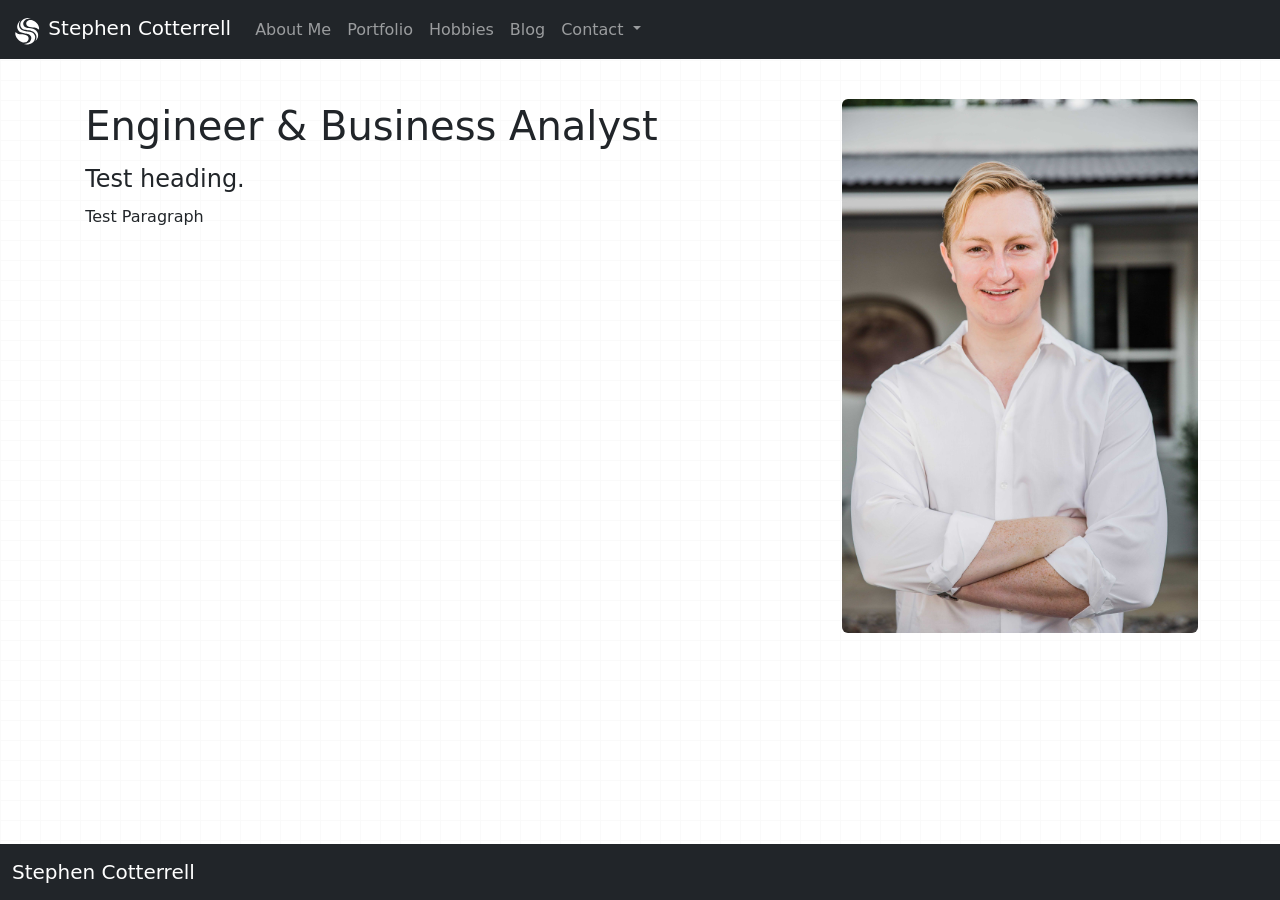
==== index.html @ 183c15ca "Sun, May 26, 2024, 5:06 PM +02:00" ====
<!DOCTYPE html>

<html lang="en">
    <head>
      <link href="https://cdn.jsdelivr.net/npm/bootstrap@5.2.3/dist/css/bootstrap.min.css" rel="stylesheet" integrity="sha384-rbsA2VBKQhggwzxH7pPCaAqO46MgnOM80zW1RWuH61DGLwZJEdK2Kadq2F9CUG65" crossorigin="anonymous">
      <link rel="icon" type="image/svg+xlm" sizes="32x32" href="/images/logoblack.svg">
      <script src="https://cdn.jsdelivr.net/npm/bootstrap@5.2.3/dist/js/bootstrap.bundle.min.js" integrity="sha384-kenU1KFdBIe4zVF0s0G1M5b4hcpxyD9F7jL+jjXkk+Q2h455rYXK/7HAuoJl+0I4" crossorigin="anonymous"></script>
      <link href="styles.css" rel="stylesheet">
      <meta name="viewport" content="width=device-width, initial-scale=1">
      <title>Stephen Cotterrell</title>
    </head>

    <body>
    <nav class="navbar navbar-dark sticky-top navbar-expand-lg bg-dark">
        <div class="container-fluid">
          <a class="navbar-brand" href="#">
          <img src="images/logowhite.svg" alt="Logo" width="30" height="30" class="d-inline-block align-text-top">
          Stephen Cotterrell
        </a>
          <button class="navbar-toggler" type="button" data-bs-toggle="collapse" data-bs-target="#navbarNav" aria-controls="navbarNav" aria-expanded="false" aria-label="Toggle navigation">
            <span class="navbar-toggler-icon"></span>
          </button>
          <div class="collapse navbar-collapse" id="navbarNav">
            <ul class="navbar-nav me-auto mb-2 mb-lg-0">
            <li class="nav-item">
                <a class="nav-link" href="/about.html">About Me</a>
              </li>
              <li class="nav-item">
                <a class="nav-link" href="/portfolio.html">Portfolio</a>
              </li>
              <li class="nav-item">
                <a class="nav-link" href="/hobbies.html">Hobbies</a>
              </li>
              <li class="nav-item">
                <a class="nav-link" href="/blog.html">Blog</a>
              </li>
              <li class="nav-item dropdown">
                <a class="nav-link dropdown-toggle" href="#" role="button" data-bs-toggle="dropdown" aria-expanded="false">
                  Contact
                </a>
                <ul class="dropdown-menu">
                  <li><a class="dropdown-item" href="#">Email</a></li>
                  <li><a class="dropdown-item" href="#">LinkedIn</a></li>
                  <li><a class="dropdown-item" href="#">Another action</a></li>
                  <li><hr class="dropdown-divider"></li>
                  <li><a class="dropdown-item" href="/contact.html">Contact Page</a></li>
                </ul>
              </li>
            </ul>
          </div>
        </div>
      </nav>

      <div class="main-content">
        <div class="container mt-4">
          <div class="row">
              <div class="col-12 col-lg-8">
                  <h1 class="text-start custom-text-wrap">Engineer & Business Analyst</h1>
                  <h4 class="text-start custom-text-wrap">Test heading.</h4>
                  <p class="custom-paragraph-wrap">Test Paragraph</p>
              </div>
              <div class="col-12 col-lg-4">
                  <img src="/photos/LinkedInProfilePic2.jpg" class="rounded img-fluid" alt="Stephen standing in front of a building">
              </div>
          </div>
      </div>
      </div>

      <nav class="navbar navbar-dark fixed-bottom bg-dark">
        <div class="container-fluid">
          <a class="navbar-brand" href="#">Stephen Cotterrell</a>
        </div>
      </nav>
    </body>
</html>
---- styles.css ----
body {
  background-size: 20px 20px;
  background-image:
    linear-gradient(to right, rgb(250,250,250) 1px, transparent 1px),
    linear-gradient(to bottom, rgb(250,250,250) 1px, transparent 1px);
}

.custom-text-wrap {
word-wrap: break-word;
text-align: justify;
margin-right: 1em;
padding: 0.2rem;
}

.custom-paragraph-wrap {
word-wrap: break-word;
text-align: justify;
margin-right: 1em;
padding: 0.2rem;
padding-top: 0;
padding-bottom: 0;
}

.custom-flex-column {
max-width: 800px;
width: 100%;
}

@media (max-width: 768px) {
.custom-flex-column {
    max-width: 100%;
}
}

.img-fluid {
width: 100%;
max-width: 100%;
height: auto;
aspect-ratio: 16:9;
}

.main-content {
  padding-bottom: 100px;
  padding-top: 1em;
}

.accordion {
  --bs-accordion-active-bg: grey;
  --bs-accordion-active-color: #ffffff;
  --bs-accordion-btn-color: black;
  --bs-accordion-btn-focus-box-shadow: none;
  --bs-accordion-icon-active-color: red;
}

.accordion-button::after {
  background-image: url("data:image/svg+xml,%3Csvg xmlns='http://www.w3.org/2000/svg' width='16' height='16' fill='currentColor' class='bi bi-plus' viewBox='0 0 16 16'%3E%3Cpath d='M8 4a.5.5 0 0 1 .5.5v3h3a.5.5 0 0 1 0 1h-3v3a.5.5 0 0 1-1 0v-3h-3a.5.5 0 0 1 0-1h3v-3A.5.5 0 0 1 8 4z'/%3E%3C/svg%3E");
  transition: all 0.5s;
}
.accordion-button:not(.collapsed)::after {
  background-image: url("data:image/svg+xml,%3Csvg xmlns='http://www.w3.org/2000/svg' width='16' height='16' fill='currentColor' class='bi bi-dash' viewBox='0 0 16 16'%3E%3Cpath d='M4 8a.5.5 0 0 1 .5-.5h7a.5.5 0 0 1 0 1h-7A.5.5 0 0 1 4 8z'/%3E%3C/svg%3E");
}

.video-container {
  align-items: center;
  justify-content: center;
  display: flex;
  padding: 1em;

}

.iframe {
  border: 0;
}
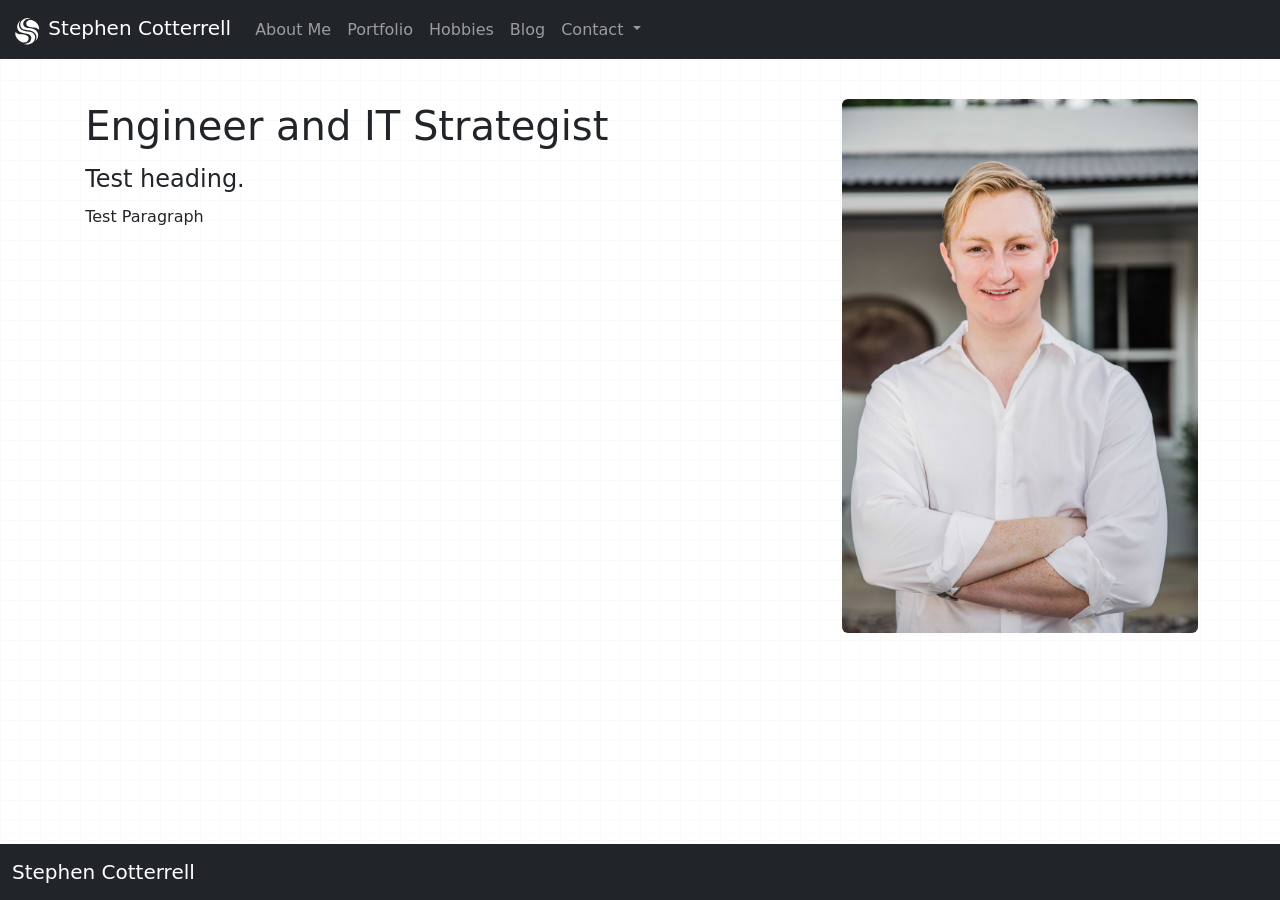
==== commit ac578151: "changed some text" ====
--- a/index.html
+++ b/index.html
@@ -55,7 +55,7 @@
         <div class="container mt-4">
           <div class="row">
               <div class="col-12 col-lg-8">
-                  <h1 class="text-start custom-text-wrap">Engineer & Business Analyst</h1>
+                  <h1 class="text-start custom-text-wrap">Engineer and IT Strategist</h1>
                   <h4 class="text-start custom-text-wrap">Test heading.</h4>
                   <p class="custom-paragraph-wrap">Test Paragraph</p>
               </div>
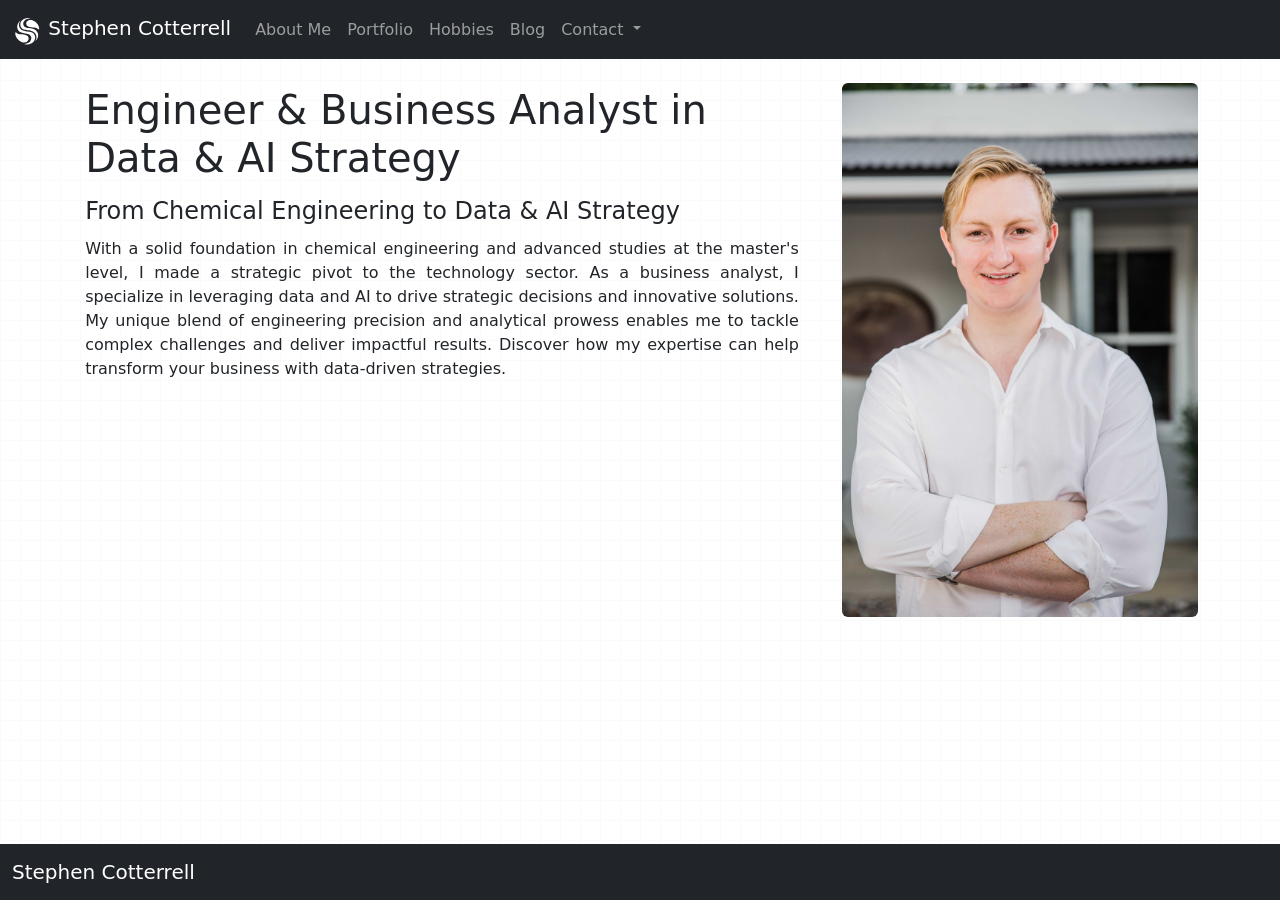
==== commit db53e47e: "changing bio" ====
--- a/index.html
+++ b/index.html
@@ -55,9 +55,9 @@
         <div class="container mt-4">
           <div class="row">
               <div class="col-12 col-lg-8">
-                  <h1 class="text-start custom-text-wrap">Engineer and IT Strategist</h1>
-                  <h4 class="text-start custom-text-wrap">Test heading.</h4>
-                  <p class="custom-paragraph-wrap">Test Paragraph</p>
+                  <h1 class="text-start custom-text-wrap">Engineer & Business Analyst in Data & AI Strategy</h1>
+                  <h4 class="text-start custom-text-wrap">From Chemical Engineering to Data & AI Strategy</h4>
+                  <p class="custom-paragraph-wrap">With a solid foundation in chemical engineering and advanced studies at the master's level, I made a strategic pivot to the technology sector. As a business analyst, I specialize in leveraging data and AI to drive strategic decisions and innovative solutions. My unique blend of engineering precision and analytical prowess enables me to tackle complex challenges and deliver impactful results. Discover how my expertise can help transform your business with data-driven strategies.</p>
               </div>
               <div class="col-12 col-lg-4">
                   <img src="/photos/LinkedInProfilePic2.jpg" class="rounded img-fluid" alt="Stephen standing in front of a building">
--- a/styles.css
+++ b/styles.css
@@ -42,7 +42,7 @@
 
 .main-content {
   padding-bottom: 100px;
-  padding-top: 1em;
+  /* padding-top: 1em; */
 }
 
 .accordion {
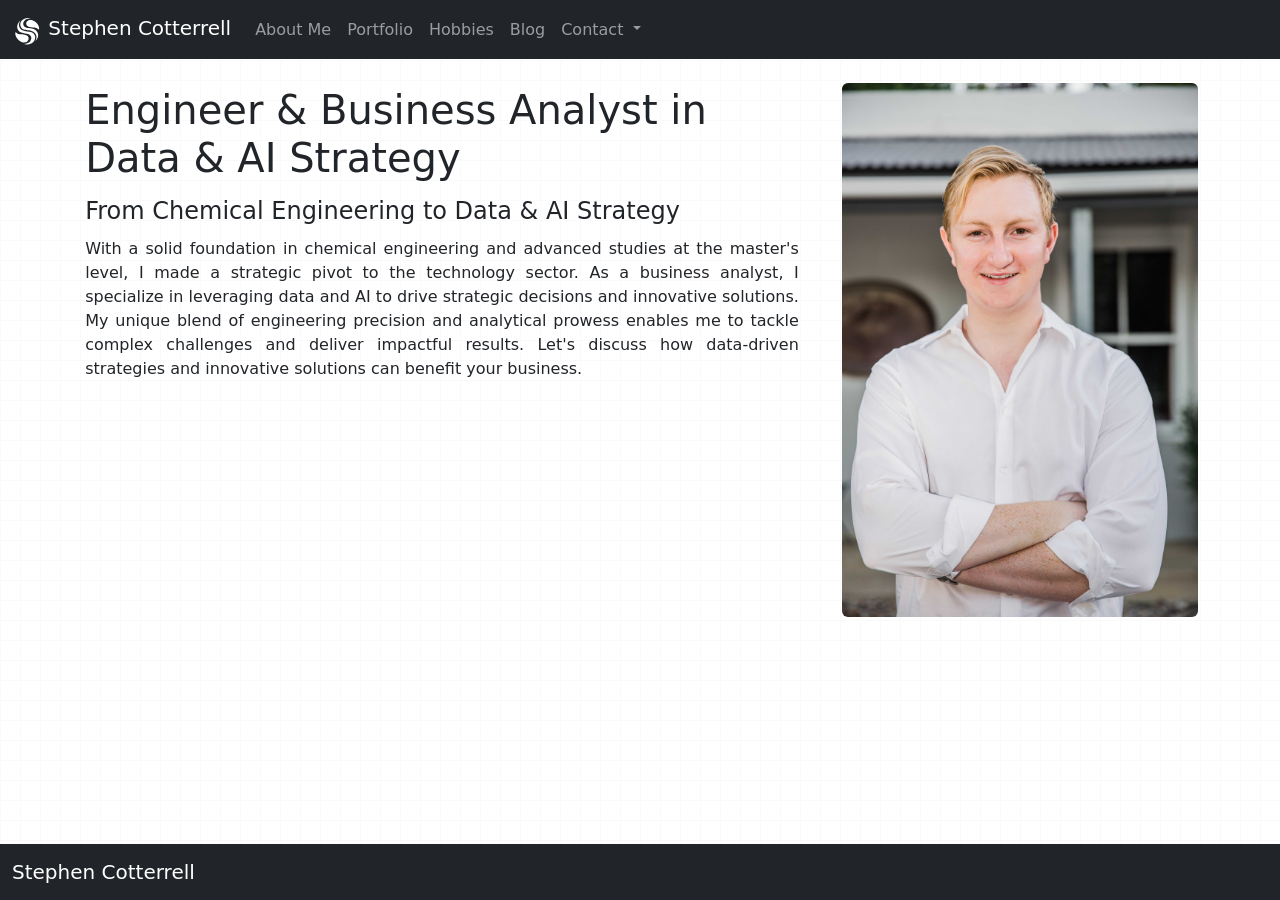
==== commit 1a6dca45: "changing bio" ====
--- a/index.html
+++ b/index.html
@@ -57,7 +57,7 @@
               <div class="col-12 col-lg-8">
                   <h1 class="text-start custom-text-wrap">Engineer & Business Analyst in Data & AI Strategy</h1>
                   <h4 class="text-start custom-text-wrap">From Chemical Engineering to Data & AI Strategy</h4>
-                  <p class="custom-paragraph-wrap">With a solid foundation in chemical engineering and advanced studies at the master's level, I made a strategic pivot to the technology sector. As a business analyst, I specialize in leveraging data and AI to drive strategic decisions and innovative solutions. My unique blend of engineering precision and analytical prowess enables me to tackle complex challenges and deliver impactful results. Discover how my expertise can help transform your business with data-driven strategies.</p>
+                  <p class="custom-paragraph-wrap">With a solid foundation in chemical engineering and advanced studies at the master's level, I made a strategic pivot to the technology sector. As a business analyst, I specialize in leveraging data and AI to drive strategic decisions and innovative solutions. My unique blend of engineering precision and analytical prowess enables me to tackle complex challenges and deliver impactful results. Let's discuss how data-driven strategies and innovative solutions can benefit your business.</p>
               </div>
               <div class="col-12 col-lg-4">
                   <img src="/photos/LinkedInProfilePic2.jpg" class="rounded img-fluid" alt="Stephen standing in front of a building">
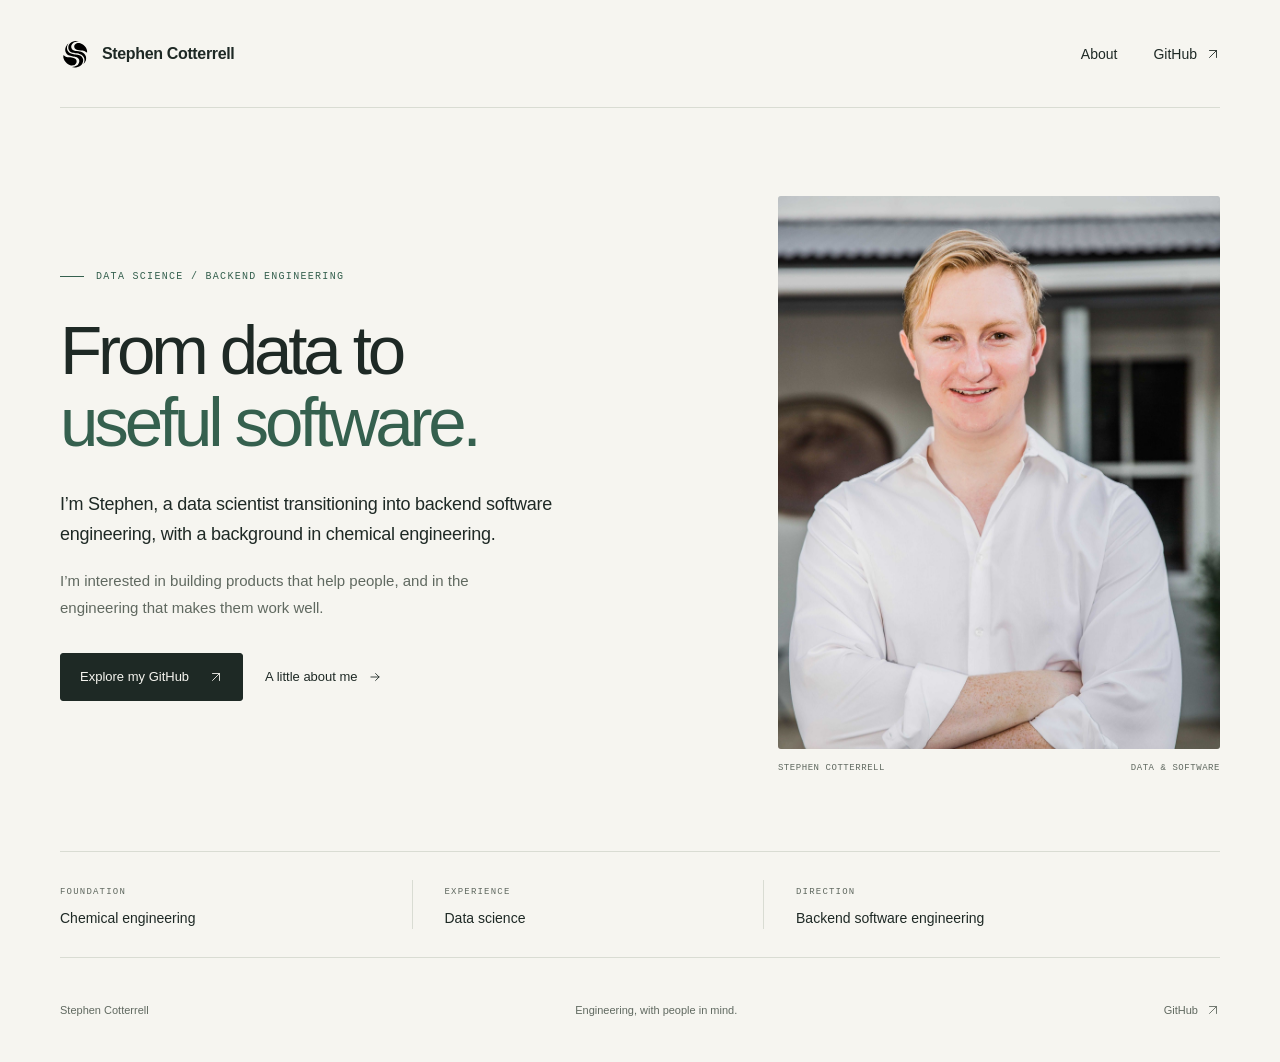
==== commit ee29f9b9: "Refresh personal website presentation and backend engineering introduction" ====
--- a/index.html
+++ b/index.html
@@ -1,75 +1,58 @@
-<!DOCTYPE html>
+<!doctype html>
+<html lang="en">
+<head>
+  <meta charset="utf-8">
+  <meta name="viewport" content="width=device-width, initial-scale=1">
+  <meta name="description" content="Stephen Cotterrell, a data scientist transitioning into backend software engineering, with a background in chemical engineering.">
+  <meta name="theme-color" content="#f6f5f0">
+  <title>Stephen Cotterrell · Data & Software</title>
+  <link rel="icon" href="images/logoblack.svg" type="image/svg+xml">
+  <link rel="stylesheet" href="styles.css">
+</head>
+<body>
+  <a class="skip-link" href="#main">Skip to content</a>
+  <header class="site-header wrap">
+    <a class="brand" href="index.html" aria-label="Stephen Cotterrell, home">
+      <img src="images/logoblack.svg" alt="" width="30" height="30">
+      <span>Stephen Cotterrell</span>
+    </a>
+    <nav aria-label="Main navigation">
+      <a href="about.html">About</a>
+      <a href="https://github.com/StephenCotterrell">GitHub <svg class="icon" aria-hidden="true" viewBox="0 0 24 24"><path d="M6 18 18 6M6 6h12v12"/></svg></a>
+    </nav>
+  </header>
 
-<html lang="en">
-    <head>
-      <link href="https://cdn.jsdelivr.net/npm/bootstrap@5.2.3/dist/css/bootstrap.min.css" rel="stylesheet" integrity="sha384-rbsA2VBKQhggwzxH7pPCaAqO46MgnOM80zW1RWuH61DGLwZJEdK2Kadq2F9CUG65" crossorigin="anonymous">
-      <link rel="icon" type="image/svg+xlm" sizes="32x32" href="/images/logoblack.svg">
-      <script src="https://cdn.jsdelivr.net/npm/bootstrap@5.2.3/dist/js/bootstrap.bundle.min.js" integrity="sha384-kenU1KFdBIe4zVF0s0G1M5b4hcpxyD9F7jL+jjXkk+Q2h455rYXK/7HAuoJl+0I4" crossorigin="anonymous"></script>
-      <link href="styles.css" rel="stylesheet">
-      <meta name="viewport" content="width=device-width, initial-scale=1">
-      <title>Stephen Cotterrell</title>
-    </head>
+  <main id="main" class="wrap">
+    <section class="hero" aria-labelledby="intro-heading">
+      <div class="hero-copy">
+        <p class="eyebrow"><span class="eyebrow-line" aria-hidden="true"></span> Data science / Backend engineering</p>
+        <h1 id="intro-heading">From data to<br><span>useful software.</span></h1>
+        <p class="intro">I’m Stephen, a data scientist transitioning into backend software engineering, with a background in chemical engineering.</p>
+        <p class="supporting-copy">I’m interested in building products that help people, and in the engineering that makes them work well.</p>
+        <div class="hero-links">
+          <a class="button" href="https://github.com/StephenCotterrell">Explore my GitHub <svg class="icon" aria-hidden="true" viewBox="0 0 24 24"><path d="M6 18 18 6M6 6h12v12"/></svg></a>
+          <a class="text-link" href="about.html">A little about me <svg class="icon" aria-hidden="true" viewBox="0 0 24 24"><path d="M5 12h14m-6-6 6 6-6 6"/></svg></a>
+        </div>
+      </div>
+      <figure class="portrait">
+        <div class="portrait-frame">
+          <img src="photos/LinkedInProfilePic2.jpg" alt="Stephen Cotterrell standing outside a building" width="1920" height="2880" fetchpriority="high">
+        </div>
+        <figcaption><span>Stephen Cotterrell</span><span class="caption-note">Data & software</span></figcaption>
+      </figure>
+    </section>
 
-    <body>
-    <nav class="navbar navbar-dark sticky-top navbar-expand-lg bg-dark">
-        <div class="container-fluid">
-          <a class="navbar-brand" href="#">
-          <img src="images/logowhite.svg" alt="Logo" width="30" height="30" class="d-inline-block align-text-top">
-          Stephen Cotterrell
-        </a>
-          <button class="navbar-toggler" type="button" data-bs-toggle="collapse" data-bs-target="#navbarNav" aria-controls="navbarNav" aria-expanded="false" aria-label="Toggle navigation">
-            <span class="navbar-toggler-icon"></span>
-          </button>
-          <div class="collapse navbar-collapse" id="navbarNav">
-            <ul class="navbar-nav me-auto mb-2 mb-lg-0">
-            <li class="nav-item">
-                <a class="nav-link" href="/about.html">About Me</a>
-              </li>
-              <li class="nav-item">
-                <a class="nav-link" href="/portfolio.html">Portfolio</a>
-              </li>
-              <li class="nav-item">
-                <a class="nav-link" href="/hobbies.html">Hobbies</a>
-              </li>
-              <li class="nav-item">
-                <a class="nav-link" href="/blog.html">Blog</a>
-              </li>
-              <li class="nav-item dropdown">
-                <a class="nav-link dropdown-toggle" href="#" role="button" data-bs-toggle="dropdown" aria-expanded="false">
-                  Contact
-                </a>
-                <ul class="dropdown-menu">
-                  <li><a class="dropdown-item" href="#">Email</a></li>
-                  <li><a class="dropdown-item" href="#">LinkedIn</a></li>
-                  <li><a class="dropdown-item" href="#">Another action</a></li>
-                  <li><hr class="dropdown-divider"></li>
-                  <li><a class="dropdown-item" href="/contact.html">Contact Page</a></li>
-                </ul>
-              </li>
-            </ul>
-          </div>
-        </div>
-      </nav>
+    <section class="perspective" aria-label="Background and direction">
+      <div class="perspective-item"><span class="small-label">Foundation</span><p>Chemical engineering</p></div>
+      <div class="perspective-item"><span class="small-label">Experience</span><p>Data science</p></div>
+      <div class="perspective-item"><span class="small-label">Direction</span><p>Backend software engineering</p></div>
+    </section>
+  </main>
 
-      <div class="main-content">
-        <div class="container mt-4">
-          <div class="row">
-              <div class="col-12 col-lg-8">
-                  <h1 class="text-start custom-text-wrap">Engineer & Business Analyst in Data & AI Strategy</h1>
-                  <h4 class="text-start custom-text-wrap">From Chemical Engineering to Data & AI Strategy</h4>
-                  <p class="custom-paragraph-wrap">With a solid foundation in chemical engineering and advanced studies at the master's level, I made a strategic pivot to the technology sector. As a business analyst, I specialize in leveraging data and AI to drive strategic decisions and innovative solutions. My unique blend of engineering precision and analytical prowess enables me to tackle complex challenges and deliver impactful results. Let's discuss how data-driven strategies and innovative solutions can benefit your business.</p>
-              </div>
-              <div class="col-12 col-lg-4">
-                  <img src="/photos/LinkedInProfilePic2.jpg" class="rounded img-fluid" alt="Stephen standing in front of a building">
-              </div>
-          </div>
-      </div>
-      </div>
-
-      <nav class="navbar navbar-dark fixed-bottom bg-dark">
-        <div class="container-fluid">
-          <a class="navbar-brand" href="#">Stephen Cotterrell</a>
-        </div>
-      </nav>
-    </body>
+  <footer class="site-footer wrap">
+    <p>Stephen Cotterrell</p>
+    <p>Engineering, with people in mind.</p>
+    <a href="https://github.com/StephenCotterrell">GitHub <svg class="icon" aria-hidden="true" viewBox="0 0 24 24"><path d="M6 18 18 6M6 6h12v12"/></svg></a>
+  </footer>
+</body>
 </html>
--- a/styles.css
+++ b/styles.css
@@ -1,74 +1,113 @@
-
-body {
-  background-size: 20px 20px;
-  background-image:
-    linear-gradient(to right, rgb(250,250,250) 1px, transparent 1px),
-    linear-gradient(to bottom, rgb(250,250,250) 1px, transparent 1px);
+:root {
+  color-scheme: light;
+  --paper: #f6f5f0;
+  --ink: #1e2925;
+  --muted: #606960;
+  --accent: #35604e;
+  --rule: #d9dcd3;
+  --surface: #e8ebe3;
+  --sans: Inter, -apple-system, BlinkMacSystemFont, "Segoe UI", sans-serif;
+  --mono: "SFMono-Regular", Consolas, "Liberation Mono", monospace;
 }
 
-.custom-text-wrap {
-word-wrap: break-word;
-text-align: justify;
-margin-right: 1em;
-padding: 0.2rem;
+*, *::before, *::after { box-sizing: border-box; }
+html { scroll-behavior: smooth; }
+body { margin: 0; background: var(--paper); color: var(--ink); font-family: var(--sans); -webkit-font-smoothing: antialiased; }
+img { display: block; max-width: 100%; }
+.icon { width: 14px; height: 14px; flex-shrink: 0; fill: none; stroke: currentColor; stroke-width: 1.5; stroke-linecap: round; stroke-linejoin: round; }
+a { color: inherit; text-decoration: none; text-underline-offset: 5px; }
+a:hover { text-decoration: underline; }
+a:focus-visible { outline: 2px solid var(--accent); outline-offset: 6px; border-radius: 2px; }
+::selection { background: #cdded1; color: var(--ink); }
+.wrap { width: min(1160px, calc(100% - 96px)); margin-inline: auto; }
+.skip-link { position: fixed; z-index: 10; left: 16px; top: 12px; padding: 12px 20px; background: var(--ink); color: white; transform: translateY(-160%); }
+.skip-link:focus { transform: translateY(0); }
+
+.site-header { min-height: 108px; display: flex; align-items: center; justify-content: space-between; gap: 28px; border-bottom: 1px solid var(--rule); }
+.brand { display: inline-flex; align-items: center; gap: 12px; font-size: 16px; font-weight: 600; letter-spacing: -.35px; }
+.brand img { width: 30px; height: 30px; }
+.site-header nav { display: flex; align-items: center; gap: 36px; }
+.site-header nav a { display: inline-flex; align-items: center; gap: 9px; min-height: 44px; font-size: 14px; }
+.site-header nav a[aria-current="page"] { text-decoration: underline; text-decoration-color: var(--accent); text-decoration-thickness: 2px; }
+
+.hero { display: grid; grid-template-columns: minmax(0, 1.45fr) minmax(0, 1fr); align-items: center; gap: clamp(48px, 6vw, 88px); padding-block: 88px 78px; }
+.eyebrow { display: flex; align-items: center; gap: 12px; margin: 0 0 30px; font-family: var(--mono); font-size: 10px; font-weight: 500; line-height: 1.7; letter-spacing: 1.3px; text-transform: uppercase; color: var(--accent); }
+.eyebrow-line { display: block; width: 24px; height: 1px; background: var(--accent); flex-shrink: 0; }
+h1 { font-size: clamp(46px, 5.4vw, 72px); line-height: 1.04; letter-spacing: -.06em; font-weight: 500; margin: 0 0 30px; }
+h1 span { color: var(--accent); }
+.intro { font-size: 18px; line-height: 1.7; letter-spacing: -.25px; margin: 0 0 17px; max-width: 510px; }
+.supporting-copy { margin: 0; max-width: 455px; font-size: 15px; line-height: 1.8; color: var(--muted); }
+.hero-links { display: flex; align-items: center; flex-wrap: wrap; gap: 22px; margin-top: 32px; }
+.button { display: inline-flex; min-height: 48px; align-items: center; justify-content: center; gap: 20px; border: 1px solid var(--ink); background: var(--ink); color: var(--paper); padding: 13px 19px; font-size: 13px; font-weight: 500; border-radius: 3px; transition: background .15s ease; }
+.button:hover { background: var(--accent); border-color: var(--accent); text-decoration: none; }
+.text-link { display: inline-flex; align-items: center; gap: 10px; min-height: 44px; font-size: 13px; }
+.portrait { margin: 0; align-self: center; }
+.portrait-frame { aspect-ratio: 4 / 5; background: var(--surface); overflow: hidden; border-radius: 3px; }
+.portrait img { width: 100%; height: 100%; object-fit: cover; object-position: center 40%; }
+.portrait figcaption { display: flex; justify-content: space-between; gap: 16px; padding-top: 14px; font-family: var(--mono); font-size: 9px; letter-spacing: .55px; text-transform: uppercase; color: var(--muted); }
+.caption-note { text-align: right; }
+
+.perspective { display: grid; grid-template-columns: 1fr 1fr 1.3fr; border-top: 1px solid var(--rule); border-bottom: 1px solid var(--rule); padding-block: 28px; }
+.perspective-item + .perspective-item { border-left: 1px solid var(--rule); padding-left: 32px; }
+.small-label { font-family: var(--mono); text-transform: uppercase; letter-spacing: 1.2px; font-size: 9px; line-height: 1.6; color: var(--muted); }
+.perspective p { font-size: 14px; margin: 9px 0 0; line-height: 1.5; }
+.site-footer { display: flex; align-items: center; justify-content: space-between; gap: 24px; padding-block: 30px; color: var(--muted); font-size: 11px; }
+.site-footer p { margin: 0; line-height: 1.7; }
+.site-footer a { display: inline-flex; align-items: center; gap: 8px; min-height: 44px; }
+
+.about-layout { display: grid; grid-template-columns: minmax(0, 1.45fr) minmax(0, 1fr); gap: clamp(48px, 6vw, 88px); padding-block: 88px; border-bottom: 1px solid var(--rule); }
+.about-layout h1 { font-size: clamp(46px, 5vw, 66px); }
+.prose { margin-bottom: 30px; max-width: 530px; }
+.prose p:not(.intro) { color: var(--muted); font-size: 15px; line-height: 1.85; margin: 18px 0 0; }
+.about-portrait { align-self: start; margin-top: 46px; }
+
+@media (min-width: 1600px) {
+  .hero { padding-block: 110px 96px; }
 }
-
-.custom-paragraph-wrap {
-word-wrap: break-word;
-text-align: justify;
-margin-right: 1em;
-padding: 0.2rem;
-padding-top: 0;
-padding-bottom: 0;
+@media (max-width: 1000px) {
+  .wrap { width: calc(100% - 64px); }
+  .hero, .about-layout { gap: 40px; padding-block: 64px; }
+  .eyebrow { font-size: 9px; letter-spacing: .7px; gap: 8px; }
+  .eyebrow-line { width: 16px; }
+  h1 { font-size: 52px; }
+  .intro { font-size: 16px; }
+  .hero-links { gap: 12px 20px; }
 }
-
-.custom-flex-column {
-max-width: 800px;
-width: 100%;
+@media (max-width: 760px) {
+  .wrap { width: calc(100% - 48px); }
+  .site-header { min-height: 88px; gap: 20px; }
+  .brand { font-size: 14px; gap: 9px; }
+  .brand img { width: 26px; height: 26px; }
+  .site-header nav { gap: 18px; }
+  .site-header nav a { font-size: 12px; gap: 5px; }
+  .hero, .about-layout { grid-template-columns: 1fr; gap: 42px; padding-block: 52px 40px; }
+  .eyebrow { margin-bottom: 24px; }
+  h1, .about-layout h1 { font-size: clamp(42px, 8.2vw, 60px); letter-spacing: -.055em; margin-bottom: 24px; }
+  .intro { font-size: 17px; max-width: 550px; }
+  .supporting-copy { font-size: 14px; max-width: 500px; }
+  .hero-links { margin-top: 26px; gap: 16px 22px; }
+  .portrait { width: min(100%, 420px); margin: 0; }
+  .portrait-frame { aspect-ratio: 1 / 1; }
+  .portrait img { object-position: center 30%; }
+  .perspective { grid-template-columns: 1fr; padding-block: 0; }
+  .perspective-item { display: grid; grid-template-columns: 100px minmax(0, 1fr); align-items: baseline; gap: 16px; padding-block: 20px; }
+  .perspective-item + .perspective-item { border-left: 0; border-top: 1px solid var(--rule); padding-left: 0; }
+  .perspective p { margin: 0; font-size: 13px; }
+  .site-footer { flex-wrap: wrap; gap: 2px 16px; padding-block: 20px; font-size: 10px; }
+  .site-footer p:nth-child(2) { order: 3; flex-basis: 100%; }
+  .about-portrait { margin-top: 0; }
 }
-
-@media (max-width: 768px) {
-.custom-flex-column {
-    max-width: 100%;
+@media (max-width: 380px) {
+  .wrap { width: calc(100% - 36px); }
+  .brand { font-size: 12px; }
+  .brand img { width: 23px; height: 23px; }
+  .site-header nav { gap: 12px; }
+  .site-header nav a { font-size: 11px; }
+  .eyebrow { font-size: 8px; letter-spacing: .55px; }
+  h1, .about-layout h1 { font-size: 40px; }
+  .hero-links { gap: 10px 16px; }
 }
+@media (prefers-reduced-motion: reduce) {
+  html { scroll-behavior: auto; }
+  *, *::before, *::after { transition: none !important; }
 }
-
-.img-fluid {
-width: 100%;
-max-width: 100%;
-height: auto;
-aspect-ratio: 16:9;
-}
-
-.main-content {
-  padding-bottom: 100px;
-  /* padding-top: 1em; */
-}
-
-.accordion {
-  --bs-accordion-active-bg: grey;
-  --bs-accordion-active-color: #ffffff;
-  --bs-accordion-btn-color: black;
-  --bs-accordion-btn-focus-box-shadow: none;
-  --bs-accordion-icon-active-color: red;
-}
-
-.accordion-button::after {
-  background-image: url("data:image/svg+xml,%3Csvg xmlns='http://www.w3.org/2000/svg' width='16' height='16' fill='currentColor' class='bi bi-plus' viewBox='0 0 16 16'%3E%3Cpath d='M8 4a.5.5 0 0 1 .5.5v3h3a.5.5 0 0 1 0 1h-3v3a.5.5 0 0 1-1 0v-3h-3a.5.5 0 0 1 0-1h3v-3A.5.5 0 0 1 8 4z'/%3E%3C/svg%3E");
-  transition: all 0.5s;
-}
-.accordion-button:not(.collapsed)::after {
-  background-image: url("data:image/svg+xml,%3Csvg xmlns='http://www.w3.org/2000/svg' width='16' height='16' fill='currentColor' class='bi bi-dash' viewBox='0 0 16 16'%3E%3Cpath d='M4 8a.5.5 0 0 1 .5-.5h7a.5.5 0 0 1 0 1h-7A.5.5 0 0 1 4 8z'/%3E%3C/svg%3E");
-}
-
-.video-container {
-  align-items: center;
-  justify-content: center;
-  display: flex;
-  padding: 1em;
-
-}
-
-.iframe {
-  border: 0;
-}
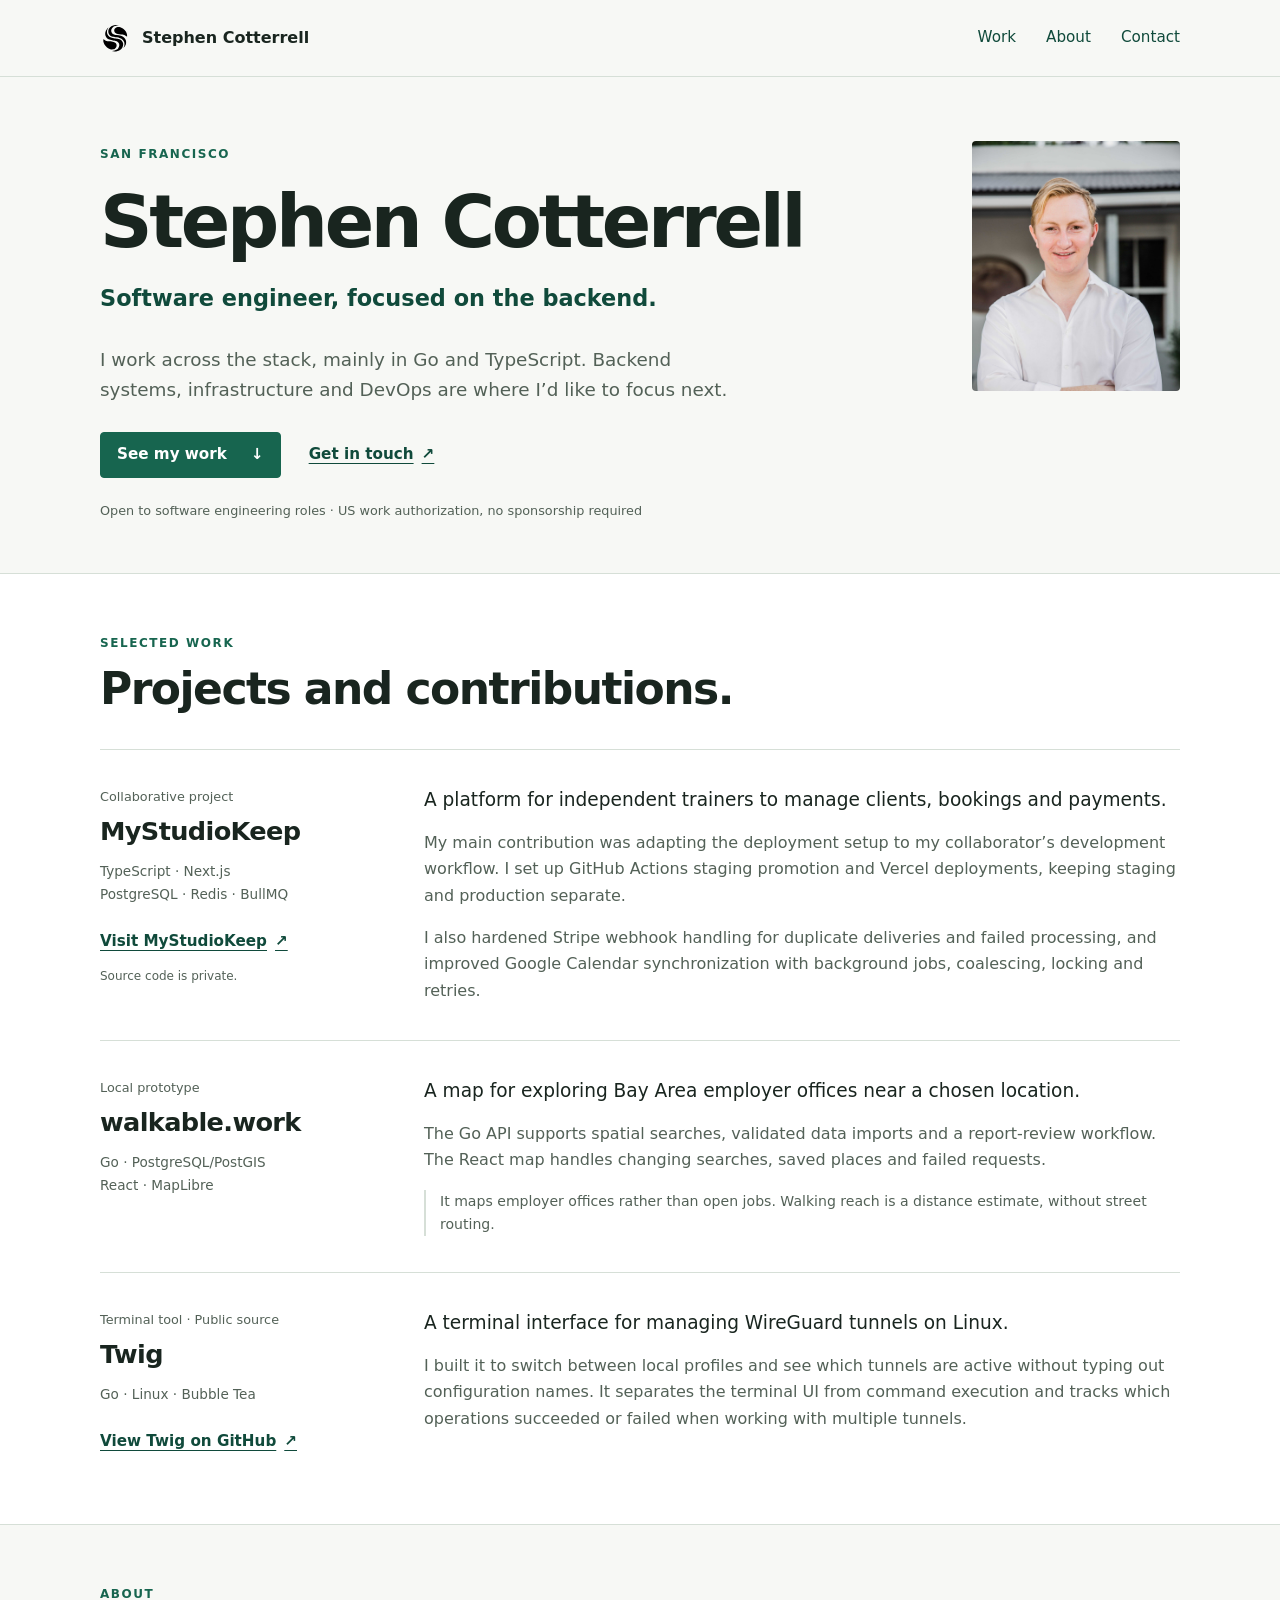
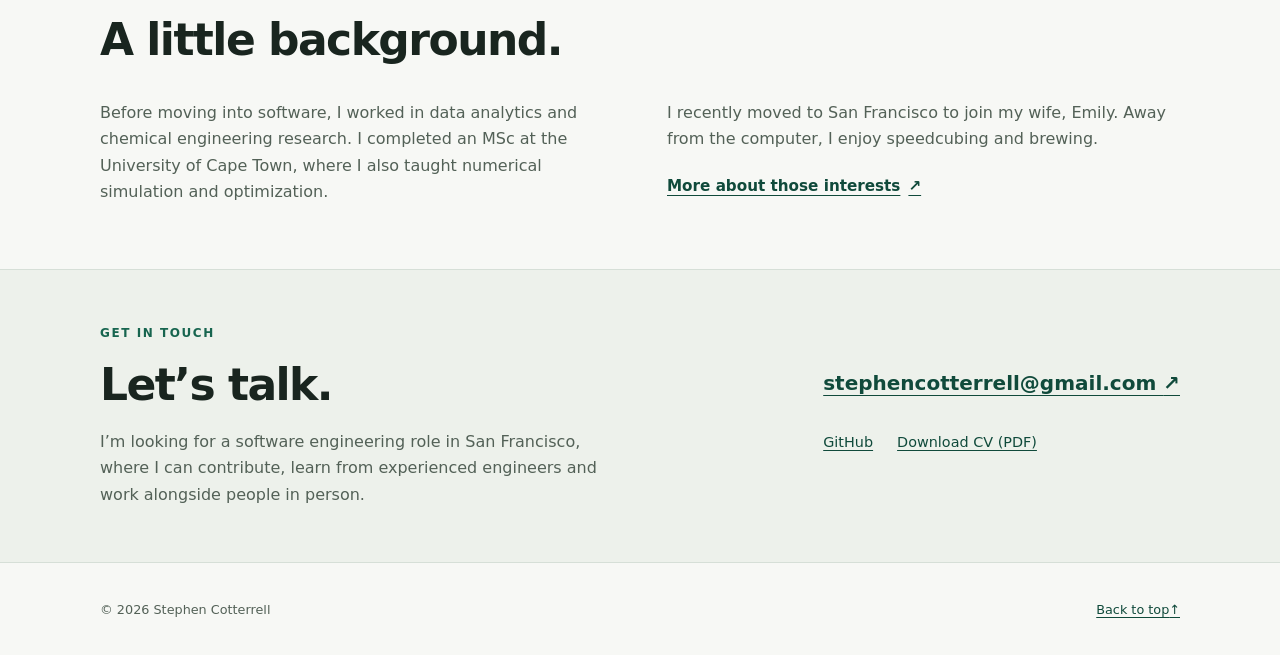
==== commit 4a042ddc: "Publish software engineering portfolio and selected project work" ====
--- a/index.html
+++ b/index.html
@@ -1,58 +1,143 @@
-<!doctype html>
+<!DOCTYPE html>
 <html lang="en">
-<head>
-  <meta charset="utf-8">
-  <meta name="viewport" content="width=device-width, initial-scale=1">
-  <meta name="description" content="Stephen Cotterrell, a data scientist transitioning into backend software engineering, with a background in chemical engineering.">
-  <meta name="theme-color" content="#f6f5f0">
-  <title>Stephen Cotterrell · Data & Software</title>
-  <link rel="icon" href="images/logoblack.svg" type="image/svg+xml">
-  <link rel="stylesheet" href="styles.css">
-</head>
-<body>
-  <a class="skip-link" href="#main">Skip to content</a>
-  <header class="site-header wrap">
-    <a class="brand" href="index.html" aria-label="Stephen Cotterrell, home">
-      <img src="images/logoblack.svg" alt="" width="30" height="30">
-      <span>Stephen Cotterrell</span>
-    </a>
-    <nav aria-label="Main navigation">
-      <a href="about.html">About</a>
-      <a href="https://github.com/StephenCotterrell">GitHub <svg class="icon" aria-hidden="true" viewBox="0 0 24 24"><path d="M6 18 18 6M6 6h12v12"/></svg></a>
-    </nav>
-  </header>
+  <head>
+    <meta charset="utf-8">
+    <meta name="viewport" content="width=device-width, initial-scale=1">
+    <meta name="description" content="Stephen Cotterrell is a software engineer in San Francisco, working across the stack with Go and TypeScript and a particular interest in backend systems and infrastructure.">
+    <meta property="og:type" content="website">
+    <meta property="og:title" content="Stephen Cotterrell | Software Engineer">
+    <meta property="og:description" content="Software engineer in San Francisco. Go, TypeScript, and work across the stack, with a focus on the backend.">
+    <meta property="og:url" content="https://stephencotterrell.com/">
+    <meta property="og:image" content="https://stephencotterrell.com/photos/LinkedInProfilePic2.jpg">
+    <link rel="canonical" href="https://stephencotterrell.com/">
+    <link rel="icon" type="image/svg+xml" sizes="32x32" href="images/logoblack.svg">
+    <link href="styles.css?v=20261102" rel="stylesheet">
+    <title>Stephen Cotterrell | Software Engineer</title>
+  </head>
+  <body>
+    <a class="skip-link" href="#main">Skip to main content</a>
+    <header class="site-header">
+      <nav class="container site-nav" aria-label="Primary navigation">
+        <a class="site-brand" href="#top" aria-label="Stephen Cotterrell home">
+          <img src="images/logoblack.svg" alt="" width="30" height="30">
+          <span>Stephen Cotterrell</span>
+        </a>
+        <div class="nav-links">
+          <a href="#projects">Work</a>
+          <a href="#about">About</a>
+          <a href="#contact">Contact</a>
+        </div>
+      </nav>
+    </header>
 
-  <main id="main" class="wrap">
-    <section class="hero" aria-labelledby="intro-heading">
-      <div class="hero-copy">
-        <p class="eyebrow"><span class="eyebrow-line" aria-hidden="true"></span> Data science / Backend engineering</p>
-        <h1 id="intro-heading">From data to<br><span>useful software.</span></h1>
-        <p class="intro">I’m Stephen, a data scientist transitioning into backend software engineering, with a background in chemical engineering.</p>
-        <p class="supporting-copy">I’m interested in building products that help people, and in the engineering that makes them work well.</p>
-        <div class="hero-links">
-          <a class="button" href="https://github.com/StephenCotterrell">Explore my GitHub <svg class="icon" aria-hidden="true" viewBox="0 0 24 24"><path d="M6 18 18 6M6 6h12v12"/></svg></a>
-          <a class="text-link" href="about.html">A little about me <svg class="icon" aria-hidden="true" viewBox="0 0 24 24"><path d="M5 12h14m-6-6 6 6-6 6"/></svg></a>
+    <main id="main" tabindex="-1">
+      <section class="hero container" id="top" aria-labelledby="hero-title">
+        <div class="hero-heading">
+          <div>
+            <p class="eyebrow">San Francisco</p>
+            <h1 id="hero-title">Stephen Cotterrell</h1>
+            <p class="hero-subtitle">Software engineer, focused on the backend.</p>
+          </div>
+          <figure class="hero-photo">
+            <img src="photos/LinkedInProfilePic2.jpg" alt="Stephen Cotterrell" width="240" height="288" fetchpriority="high">
+          </figure>
         </div>
-      </div>
-      <figure class="portrait">
-        <div class="portrait-frame">
-          <img src="photos/LinkedInProfilePic2.jpg" alt="Stephen Cotterrell standing outside a building" width="1920" height="2880" fetchpriority="high">
+        <div class="hero-summary">
+          <p class="intro" id="skills">I work across the stack, mainly in Go and TypeScript. Backend systems, infrastructure and DevOps are where I’d like to focus next.</p>
+          <div class="hero-actions">
+            <a class="button" href="#projects">See my work <span aria-hidden="true">↓</span></a>
+            <a class="text-link" href="#contact">Get in touch <span aria-hidden="true">↗</span></a>
+          </div>
+          <p class="availability">Open to software engineering roles · US work authorization, no sponsorship required</p>
         </div>
-        <figcaption><span>Stephen Cotterrell</span><span class="caption-note">Data & software</span></figcaption>
-      </figure>
-    </section>
+      </section>
 
-    <section class="perspective" aria-label="Background and direction">
-      <div class="perspective-item"><span class="small-label">Foundation</span><p>Chemical engineering</p></div>
-      <div class="perspective-item"><span class="small-label">Experience</span><p>Data science</p></div>
-      <div class="perspective-item"><span class="small-label">Direction</span><p>Backend software engineering</p></div>
-    </section>
-  </main>
+      <section class="work-section section" id="projects" aria-labelledby="work-title">
+        <div class="container">
+          <div class="section-heading">
+            <p class="eyebrow">Selected work</p>
+            <h2 id="work-title">Projects and contributions.</h2>
+          </div>
+          <article class="project project-featured" aria-labelledby="mystudiokeep-title">
+            <div class="project-heading">
+              <p class="project-kind">Collaborative project</p>
+              <h3 id="mystudiokeep-title">MyStudioKeep</h3>
+              <p class="project-stack">TypeScript · Next.js<br>PostgreSQL · Redis · BullMQ</p>
+              <a class="text-link" href="https://www.mystudiokeep.com/">Visit MyStudioKeep <span aria-hidden="true">↗</span></a>
+              <p class="project-status">Source code is private.</p>
+            </div>
+            <div class="project-body">
+              <p class="project-description">A platform for independent trainers to manage clients, bookings and payments.</p>
+              <p>My main contribution was adapting the deployment setup to my collaborator’s development workflow. I set up GitHub Actions staging promotion and Vercel deployments, keeping staging and production separate.</p>
+              <p>I also hardened Stripe webhook handling for duplicate deliveries and failed processing, and improved Google Calendar synchronization with background jobs, coalescing, locking and retries.</p>
+            </div>
+          </article>
 
-  <footer class="site-footer wrap">
-    <p>Stephen Cotterrell</p>
-    <p>Engineering, with people in mind.</p>
-    <a href="https://github.com/StephenCotterrell">GitHub <svg class="icon" aria-hidden="true" viewBox="0 0 24 24"><path d="M6 18 18 6M6 6h12v12"/></svg></a>
-  </footer>
-</body>
+          <article class="project" aria-labelledby="walkable-title">
+            <div class="project-heading">
+              <p class="project-kind">Local prototype</p>
+              <h3 id="walkable-title">walkable.work</h3>
+              <p class="project-stack">Go · PostgreSQL/PostGIS<br>React · MapLibre</p>
+            </div>
+            <div class="project-body">
+              <p class="project-description">A map for exploring Bay Area employer offices near a chosen location.</p>
+              <p>The Go API supports spatial searches, validated data imports and a report-review workflow. The React map handles changing searches, saved places and failed requests.</p>
+              <p class="project-note">It maps employer offices rather than open jobs. Walking reach is a distance estimate, without street routing.</p>
+            </div>
+          </article>
+
+          <article class="project" aria-labelledby="twig-title">
+            <div class="project-heading">
+              <p class="project-kind">Terminal tool · Public source</p>
+              <h3 id="twig-title">Twig</h3>
+              <p class="project-stack">Go · Linux · Bubble Tea</p>
+              <a class="text-link" href="https://github.com/StephenCotterrell/twig">View Twig on GitHub <span aria-hidden="true">↗</span></a>
+            </div>
+            <div class="project-body">
+              <p class="project-description">A terminal interface for managing WireGuard tunnels on Linux.</p>
+              <p>I built it to switch between local profiles and see which tunnels are active without typing out configuration names. It separates the terminal UI from command execution and tracks which operations succeeded or failed when working with multiple tunnels.</p>
+            </div>
+          </article>
+        </div>
+      </section>
+
+      <section class="section about-section container" id="about" aria-labelledby="about-title">
+        <div class="section-heading">
+          <p class="eyebrow">About</p>
+          <h2 id="about-title">A little background.</h2>
+        </div>
+        <div class="about-grid">
+          <div id="experience">
+            <p>Before moving into software, I worked in data analytics and chemical engineering research. I completed an MSc at the University of Cape Town, where I also taught numerical simulation and optimization.</p>
+          </div>
+          <div>
+            <p>I recently moved to San Francisco to join my wife, Emily. Away from the computer, I enjoy speedcubing and brewing.</p>
+            <a class="text-link" href="hobbies.html">More about those interests <span aria-hidden="true">↗</span></a>
+          </div>
+        </div>
+      </section>
+
+      <section class="contact-section" id="contact" aria-labelledby="contact-title">
+        <div class="container contact-grid">
+          <div>
+            <p class="eyebrow">Get in touch</p>
+            <h2 id="contact-title">Let’s talk.</h2>
+            <p>I’m looking for a software engineering role in San Francisco, where I can contribute, learn from experienced engineers and work alongside people in person.</p>
+          </div>
+          <div class="contact-links">
+            <a class="contact-email" href="mailto:stephencotterrell@gmail.com">stephencotterrell@gmail.com <span aria-hidden="true">↗</span></a>
+            <div class="secondary-links">
+              <a href="https://github.com/StephenCotterrell" rel="me">GitHub</a>
+              <a href="CV.pdf" download="Stephen-Cotterrell-CV.pdf">Download CV (PDF)</a>
+            </div>
+          </div>
+        </div>
+      </section>
+    </main>
+
+    <footer class="site-footer container">
+      <p>© 2026 Stephen Cotterrell</p>
+      <a href="#top">Back to top <span aria-hidden="true">↑</span></a>
+    </footer>
+  </body>
 </html>
--- a/styles.css
+++ b/styles.css
@@ -1,113 +1,149 @@
 :root {
-  color-scheme: light;
-  --paper: #f6f5f0;
-  --ink: #1e2925;
-  --muted: #606960;
-  --accent: #35604e;
-  --rule: #d9dcd3;
-  --surface: #e8ebe3;
-  --sans: Inter, -apple-system, BlinkMacSystemFont, "Segoe UI", sans-serif;
-  --mono: "SFMono-Regular", Consolas, "Liberation Mono", monospace;
+  --bg: #f7f8f5;
+  --surface: #ffffff;
+  --surface-muted: #edf1eb;
+  --text: #19251f;
+  --muted: #536157;
+  --border: #d6dfd7;
+  --accent: #17654f;
+  --accent-dark: #104a3b;
 }
 
-*, *::before, *::after { box-sizing: border-box; }
-html { scroll-behavior: smooth; }
-body { margin: 0; background: var(--paper); color: var(--ink); font-family: var(--sans); -webkit-font-smoothing: antialiased; }
-img { display: block; max-width: 100%; }
-.icon { width: 14px; height: 14px; flex-shrink: 0; fill: none; stroke: currentColor; stroke-width: 1.5; stroke-linecap: round; stroke-linejoin: round; }
-a { color: inherit; text-decoration: none; text-underline-offset: 5px; }
-a:hover { text-decoration: underline; }
-a:focus-visible { outline: 2px solid var(--accent); outline-offset: 6px; border-radius: 2px; }
-::selection { background: #cdded1; color: var(--ink); }
-.wrap { width: min(1160px, calc(100% - 96px)); margin-inline: auto; }
-.skip-link { position: fixed; z-index: 10; left: 16px; top: 12px; padding: 12px 20px; background: var(--ink); color: white; transform: translateY(-160%); }
+* { box-sizing: border-box; }
+html { scroll-behavior: smooth; scroll-padding-top: 100px; }
+body {
+  margin: 0;
+  background: var(--bg);
+  color: var(--text);
+  font-family: Inter, ui-sans-serif, system-ui, -apple-system, BlinkMacSystemFont, "Segoe UI", sans-serif;
+  font-size: 16px;
+  line-height: 1.65;
+  text-rendering: optimizeLegibility;
+}
+a { color: var(--accent-dark); text-underline-offset: .24em; text-decoration-thickness: 1px; }
+a:hover { color: var(--accent); }
+:focus-visible { outline: 3px solid var(--accent); outline-offset: 5px; }
+main:focus { outline: none; }
+h1, h2, h3, p, figure { margin: 0; }
+h1, h2, h3 { font-weight: 650; line-height: 1.12; }
+h1 { font-size: clamp(2.6rem, 5.7vw, 4.6rem); letter-spacing: -.045em; }
+h2 { font-size: clamp(1.9rem, 3.5vw, 2.75rem); letter-spacing: -.035em; }
+h3 { font-size: 1.6rem; letter-spacing: -.025em; }
+p + p { margin-top: 1rem; }
+.container { width: min(1080px, calc(100% - 64px)); margin-inline: auto; }
+.skip-link {
+  position: absolute;
+  top: 12px;
+  left: 12px;
+  z-index: 200;
+  transform: translateY(-180%);
+  padding: .6rem 1rem;
+  background: var(--text);
+  color: white;
+}
 .skip-link:focus { transform: translateY(0); }
+.site-header {
+  position: sticky;
+  top: 0;
+  z-index: 100;
+  background: rgba(247, 248, 245, .97);
+  border-bottom: 1px solid var(--border);
+}
+.site-nav { display: flex; align-items: center; justify-content: space-between; gap: 24px; min-height: 76px; }
+.site-brand { display: inline-flex; align-items: center; gap: 12px; font-weight: 650; text-decoration: none; color: var(--text); }
+.site-brand img { display: block; }
+.nav-links { display: flex; align-items: center; gap: 30px; }
+.nav-links a { display: inline-flex; align-items: center; min-height: 44px; text-decoration: none; font-size: .95rem; }
+.nav-links a:hover, .nav-links a[aria-current="page"] { text-decoration: underline; }
+.hero { padding-block: 64px 52px; }
+.hero-heading { position: relative; padding-right: 270px; min-height: 180px; display: flex; align-items: center; }
+.eyebrow { color: var(--accent); font-size: .75rem; font-weight: 750; text-transform: uppercase; letter-spacing: .13em; margin-bottom: 16px; }
+.hero-subtitle { margin-top: 18px; font-size: clamp(1.1rem, 2vw, 1.4rem); color: var(--accent-dark); font-weight: 550; }
+.hero-photo { position: absolute; right: 0; top: 0; width: 208px; }
+.hero-photo img { display: block; width: 100%; height: auto; aspect-ratio: 5 / 6; object-fit: cover; object-position: center top; border-radius: 4px; }
+.hero-summary { max-width: 650px; margin-top: 24px; }
+.intro { color: var(--muted); font-size: 1.15rem; }
+.hero-actions { display: flex; align-items: center; gap: 28px; margin-top: 26px; }
+.button { display: inline-flex; align-items: center; justify-content: center; gap: 24px; min-height: 46px; background: var(--accent); color: white; border: 1px solid var(--accent); border-radius: 4px; padding: .55rem 1rem; text-decoration: none; font-size: .95rem; font-weight: 600; }
+.button:hover { background: var(--accent-dark); color: white; }
+.text-link { display: inline-flex; align-items: center; gap: 8px; min-height: 44px; font-size: .95rem; font-weight: 600; }
+.availability { margin-top: 22px; color: var(--muted); font-size: .8rem; }
+.section { padding-block: 60px; }
+.section-heading { margin-bottom: 36px; }
+.section-heading .eyebrow { margin-bottom: 10px; }
+.work-section { background: var(--surface); border-block: 1px solid var(--border); }
+.project { display: grid; grid-template-columns: 270px minmax(0, 1fr); gap: 54px; padding-block: 36px; border-top: 1px solid var(--border); }
+.project:last-child { padding-bottom: 0; }
+.project-kind { color: var(--muted); font-size: .8rem; margin-bottom: 10px; }
+.project-stack { font-size: .85rem; color: var(--muted); margin-top: 14px; line-height: 1.7; }
+.project-heading .text-link { margin-top: 14px; }
+.project-status { color: var(--muted); font-size: .75rem; margin-top: 3px; }
+.project-body { color: var(--muted); }
+.project-description { color: var(--text); font-size: 1.16rem; line-height: 1.5; }
+.project-note { font-size: .88rem; border-left: 2px solid var(--border); padding-left: 14px; }
+.about-grid { display: grid; grid-template-columns: 1fr 1fr; gap: 54px; color: var(--muted); }
+.about-grid .text-link { margin-top: 12px; }
+.contact-section { padding-block: 54px; background: var(--surface-muted); border-block: 1px solid var(--border); }
+.contact-grid { display: grid; grid-template-columns: 1fr 1fr; gap: 54px; align-items: center; }
+.contact-grid h2 { margin-bottom: 20px; }
+.contact-grid p:not(.eyebrow) { color: var(--muted); }
+.contact-links { justify-self: end; }
+.contact-email { display: inline-block; max-width: 100%; overflow-wrap: anywhere; font-size: clamp(.95rem, 1.8vw, 1.25rem); font-weight: 600; }
+.secondary-links { display: flex; gap: 24px; margin-top: 20px; font-size: .9rem; }
+.secondary-links a { display: inline-flex; align-items: center; min-height: 44px; }
+.site-footer { display: flex; justify-content: space-between; align-items: center; gap: 20px; padding-block: 24px; color: var(--muted); font-size: .8rem; }
+.site-footer a { display: inline-flex; align-items: center; min-height: 44px; }
+.subpage-hero { padding-block: 64px 44px; max-width: 760px; margin-left: 0; }
+.subpage-hero h1 { font-size: clamp(2.6rem, 5.5vw, 4rem); max-width: 14ch; }
+.subpage-hero p:not(.eyebrow) { margin-top: 24px; color: var(--muted); font-size: 1.1rem; }
+.interest { display: grid; grid-template-columns: 270px 1fr; gap: 54px; border-top: 1px solid var(--border); padding-block: 40px; }
+.interest p { color: var(--muted); }
+.interest h2 { font-size: 1.7rem; }
+.interests { padding-bottom: 32px; }
 
-.site-header { min-height: 108px; display: flex; align-items: center; justify-content: space-between; gap: 28px; border-bottom: 1px solid var(--rule); }
-.brand { display: inline-flex; align-items: center; gap: 12px; font-size: 16px; font-weight: 600; letter-spacing: -.35px; }
-.brand img { width: 30px; height: 30px; }
-.site-header nav { display: flex; align-items: center; gap: 36px; }
-.site-header nav a { display: inline-flex; align-items: center; gap: 9px; min-height: 44px; font-size: 14px; }
-.site-header nav a[aria-current="page"] { text-decoration: underline; text-decoration-color: var(--accent); text-decoration-thickness: 2px; }
-
-.hero { display: grid; grid-template-columns: minmax(0, 1.45fr) minmax(0, 1fr); align-items: center; gap: clamp(48px, 6vw, 88px); padding-block: 88px 78px; }
-.eyebrow { display: flex; align-items: center; gap: 12px; margin: 0 0 30px; font-family: var(--mono); font-size: 10px; font-weight: 500; line-height: 1.7; letter-spacing: 1.3px; text-transform: uppercase; color: var(--accent); }
-.eyebrow-line { display: block; width: 24px; height: 1px; background: var(--accent); flex-shrink: 0; }
-h1 { font-size: clamp(46px, 5.4vw, 72px); line-height: 1.04; letter-spacing: -.06em; font-weight: 500; margin: 0 0 30px; }
-h1 span { color: var(--accent); }
-.intro { font-size: 18px; line-height: 1.7; letter-spacing: -.25px; margin: 0 0 17px; max-width: 510px; }
-.supporting-copy { margin: 0; max-width: 455px; font-size: 15px; line-height: 1.8; color: var(--muted); }
-.hero-links { display: flex; align-items: center; flex-wrap: wrap; gap: 22px; margin-top: 32px; }
-.button { display: inline-flex; min-height: 48px; align-items: center; justify-content: center; gap: 20px; border: 1px solid var(--ink); background: var(--ink); color: var(--paper); padding: 13px 19px; font-size: 13px; font-weight: 500; border-radius: 3px; transition: background .15s ease; }
-.button:hover { background: var(--accent); border-color: var(--accent); text-decoration: none; }
-.text-link { display: inline-flex; align-items: center; gap: 10px; min-height: 44px; font-size: 13px; }
-.portrait { margin: 0; align-self: center; }
-.portrait-frame { aspect-ratio: 4 / 5; background: var(--surface); overflow: hidden; border-radius: 3px; }
-.portrait img { width: 100%; height: 100%; object-fit: cover; object-position: center 40%; }
-.portrait figcaption { display: flex; justify-content: space-between; gap: 16px; padding-top: 14px; font-family: var(--mono); font-size: 9px; letter-spacing: .55px; text-transform: uppercase; color: var(--muted); }
-.caption-note { text-align: right; }
-
-.perspective { display: grid; grid-template-columns: 1fr 1fr 1.3fr; border-top: 1px solid var(--rule); border-bottom: 1px solid var(--rule); padding-block: 28px; }
-.perspective-item + .perspective-item { border-left: 1px solid var(--rule); padding-left: 32px; }
-.small-label { font-family: var(--mono); text-transform: uppercase; letter-spacing: 1.2px; font-size: 9px; line-height: 1.6; color: var(--muted); }
-.perspective p { font-size: 14px; margin: 9px 0 0; line-height: 1.5; }
-.site-footer { display: flex; align-items: center; justify-content: space-between; gap: 24px; padding-block: 30px; color: var(--muted); font-size: 11px; }
-.site-footer p { margin: 0; line-height: 1.7; }
-.site-footer a { display: inline-flex; align-items: center; gap: 8px; min-height: 44px; }
-
-.about-layout { display: grid; grid-template-columns: minmax(0, 1.45fr) minmax(0, 1fr); gap: clamp(48px, 6vw, 88px); padding-block: 88px; border-bottom: 1px solid var(--rule); }
-.about-layout h1 { font-size: clamp(46px, 5vw, 66px); }
-.prose { margin-bottom: 30px; max-width: 530px; }
-.prose p:not(.intro) { color: var(--muted); font-size: 15px; line-height: 1.85; margin: 18px 0 0; }
-.about-portrait { align-self: start; margin-top: 46px; }
-
-@media (min-width: 1600px) {
-  .hero { padding-block: 110px 96px; }
+@media (max-width: 900px) {
+  .hero-heading { padding-right: 210px; min-height: 150px; }
+  .hero-photo { width: 165px; }
+  .hero-summary { max-width: 590px; margin-top: 46px; }
+  .project, .interest { grid-template-columns: 220px minmax(0, 1fr); gap: 32px; }
+  .contact-grid { grid-template-columns: 1fr; gap: 28px; }
+  .contact-links { justify-self: start; }
 }
-@media (max-width: 1000px) {
-  .wrap { width: calc(100% - 64px); }
-  .hero, .about-layout { gap: 40px; padding-block: 64px; }
-  .eyebrow { font-size: 9px; letter-spacing: .7px; gap: 8px; }
-  .eyebrow-line { width: 16px; }
-  h1 { font-size: 52px; }
-  .intro { font-size: 16px; }
-  .hero-links { gap: 12px 20px; }
-}
-@media (max-width: 760px) {
-  .wrap { width: calc(100% - 48px); }
-  .site-header { min-height: 88px; gap: 20px; }
-  .brand { font-size: 14px; gap: 9px; }
-  .brand img { width: 26px; height: 26px; }
-  .site-header nav { gap: 18px; }
-  .site-header nav a { font-size: 12px; gap: 5px; }
-  .hero, .about-layout { grid-template-columns: 1fr; gap: 42px; padding-block: 52px 40px; }
-  .eyebrow { margin-bottom: 24px; }
-  h1, .about-layout h1 { font-size: clamp(42px, 8.2vw, 60px); letter-spacing: -.055em; margin-bottom: 24px; }
-  .intro { font-size: 17px; max-width: 550px; }
-  .supporting-copy { font-size: 14px; max-width: 500px; }
-  .hero-links { margin-top: 26px; gap: 16px 22px; }
-  .portrait { width: min(100%, 420px); margin: 0; }
-  .portrait-frame { aspect-ratio: 1 / 1; }
-  .portrait img { object-position: center 30%; }
-  .perspective { grid-template-columns: 1fr; padding-block: 0; }
-  .perspective-item { display: grid; grid-template-columns: 100px minmax(0, 1fr); align-items: baseline; gap: 16px; padding-block: 20px; }
-  .perspective-item + .perspective-item { border-left: 0; border-top: 1px solid var(--rule); padding-left: 0; }
-  .perspective p { margin: 0; font-size: 13px; }
-  .site-footer { flex-wrap: wrap; gap: 2px 16px; padding-block: 20px; font-size: 10px; }
-  .site-footer p:nth-child(2) { order: 3; flex-basis: 100%; }
-  .about-portrait { margin-top: 0; }
-}
-@media (max-width: 380px) {
-  .wrap { width: calc(100% - 36px); }
-  .brand { font-size: 12px; }
-  .brand img { width: 23px; height: 23px; }
-  .site-header nav { gap: 12px; }
-  .site-header nav a { font-size: 11px; }
-  .eyebrow { font-size: 8px; letter-spacing: .55px; }
-  h1, .about-layout h1 { font-size: 40px; }
-  .hero-links { gap: 10px 16px; }
+@media (max-width: 620px) {
+  html { scroll-padding-top: 120px; }
+  .container { width: calc(100% - 40px); }
+  .site-nav { flex-wrap: wrap; justify-content: center; gap: 0; padding-top: 12px; padding-bottom: 4px; }
+  .site-brand { justify-content: center; width: 100%; font-size: .95rem; }
+  .site-brand img { width: 24px; height: 24px; }
+  .nav-links { gap: 32px; }
+  .nav-links a { font-size: .85rem; }
+  .hero { padding-block: 36px 38px; }
+  .hero-heading { min-height: 0; padding-right: 0; display: grid; grid-template-columns: minmax(0, 1fr) 82px; gap: 16px; align-items: start; }
+  .hero-heading .eyebrow { font-size: .65rem; margin-bottom: 12px; }
+  .hero-heading h1 { font-size: clamp(2rem, 7.8vw, 2.7rem); }
+  .hero-subtitle { font-size: 1rem; line-height: 1.5; margin-top: 14px; }
+  .hero-photo { position: static; width: 82px; margin-top: 28px; }
+  .hero-summary { margin-top: 24px; }
+  .intro { font-size: 1rem; }
+  .hero-actions { gap: 24px; margin-top: 22px; }
+  .hero-actions .button, .hero-actions .text-link { font-size: .85rem; }
+  .availability { font-size: .73rem; line-height: 1.6; }
+  .section { padding-block: 40px; }
+  .section-heading { margin-bottom: 24px; }
+  .project, .interest { grid-template-columns: 1fr; gap: 22px; padding-block: 28px; }
+  .project-heading .text-link { margin-top: 10px; }
+  .project-body { font-size: .96rem; }
+  .project-description { font-size: 1.1rem; }
+  .about-grid { grid-template-columns: 1fr; gap: 22px; }
+  .contact-section { padding-block: 38px; }
+  .contact-grid { gap: 22px; }
+  .contact-email { font-size: 1rem; }
+  .secondary-links { gap: 22px; margin-top: 12px; }
+  .site-footer { align-items: start; font-size: .73rem; padding-block: 16px; }
+  .site-footer p { padding-block: 10px; }
+  .site-footer a { white-space: nowrap; }
+  .subpage-hero { padding-block: 36px; }
 }
 @media (prefers-reduced-motion: reduce) {
   html { scroll-behavior: auto; }
-  *, *::before, *::after { transition: none !important; }
 }
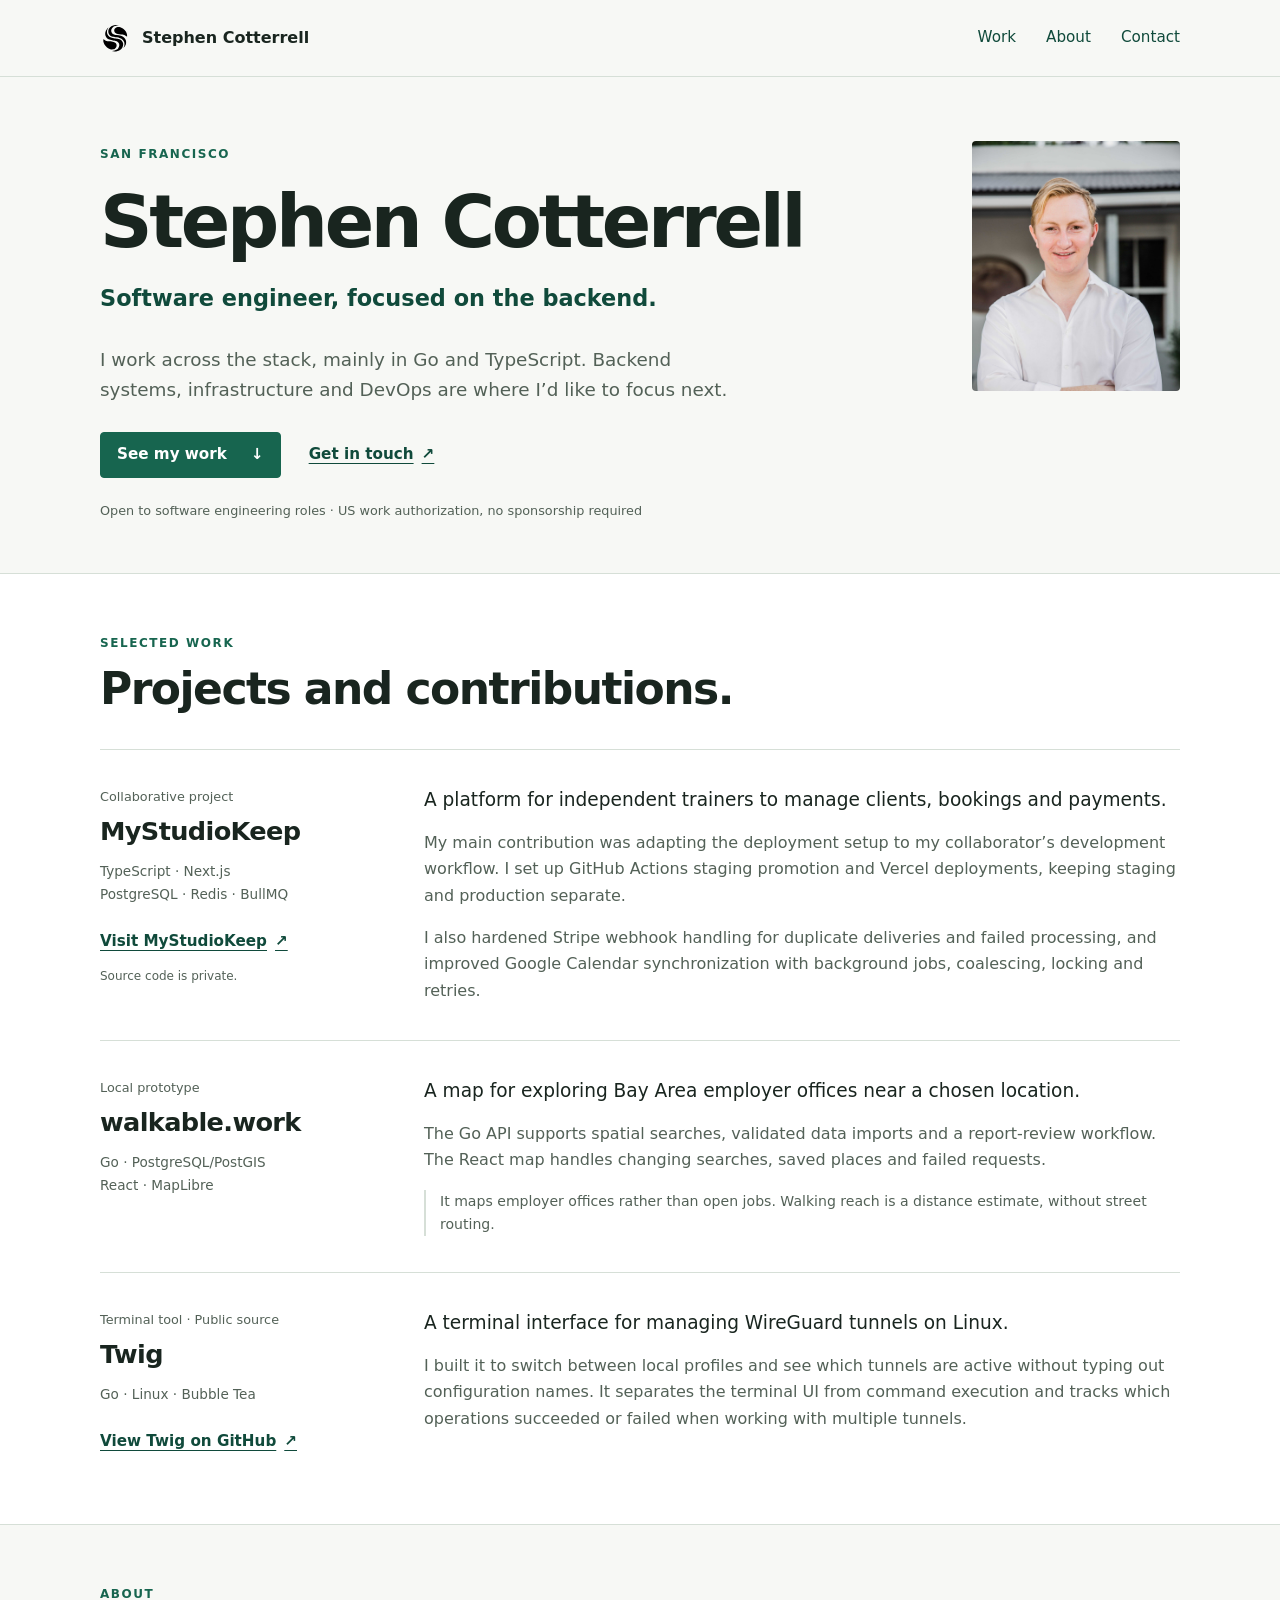
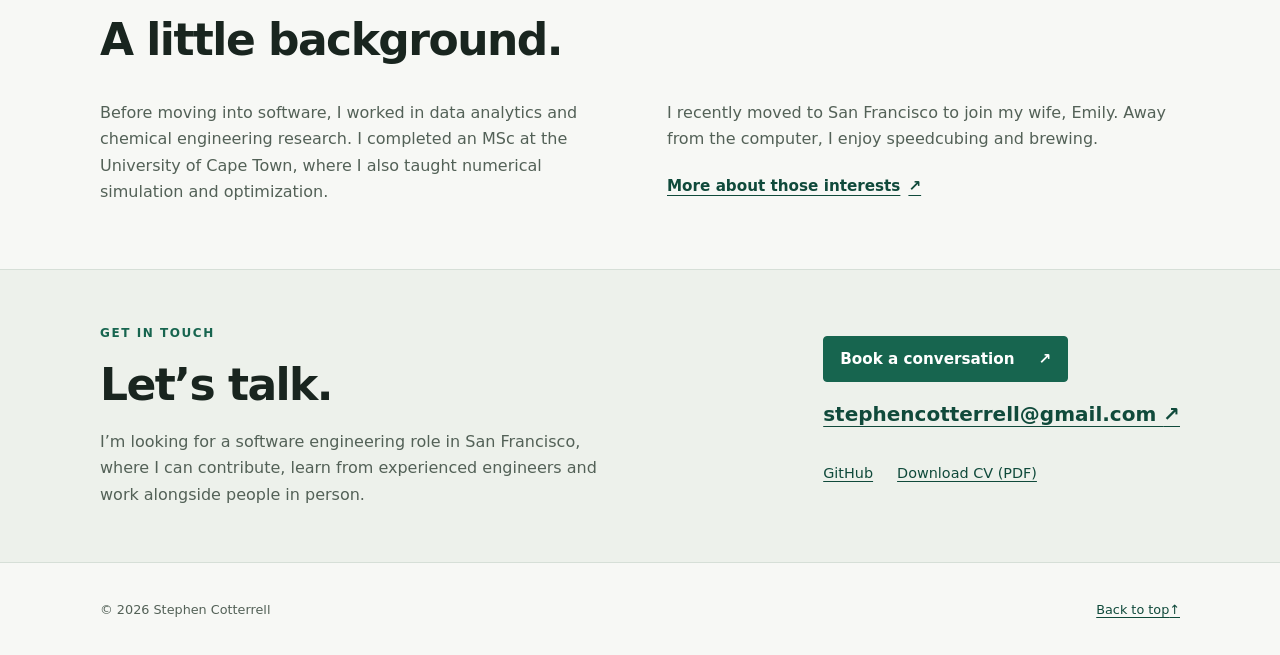
==== commit 8c2a31b8: "Add recruiter conversation booking link" ====
--- a/index.html
+++ b/index.html
@@ -125,10 +125,11 @@
             <p>I’m looking for a software engineering role in San Francisco, where I can contribute, learn from experienced engineers and work alongside people in person.</p>
           </div>
           <div class="contact-links">
-            <a class="contact-email" href="mailto:stephencotterrell@gmail.com">stephencotterrell@gmail.com <span aria-hidden="true">↗</span></a>
+            <p><a class="button" href="https://cal.com/stephencotterrell/30min">Book a conversation <span aria-hidden="true">↗</span></a></p>
+            <p><a class="contact-email" href="mailto:stephencotterrell@gmail.com">stephencotterrell@gmail.com <span aria-hidden="true">↗</span></a></p>
             <div class="secondary-links">
               <a href="https://github.com/StephenCotterrell" rel="me">GitHub</a>
-              <a href="CV.pdf" download="Stephen-Cotterrell-CV.pdf">Download CV (PDF)</a>
+              <a href="CV.pdf?v=e128fa3" download="Stephen-Cotterrell-CV.pdf">Download CV (PDF)</a>
             </div>
           </div>
         </div>
